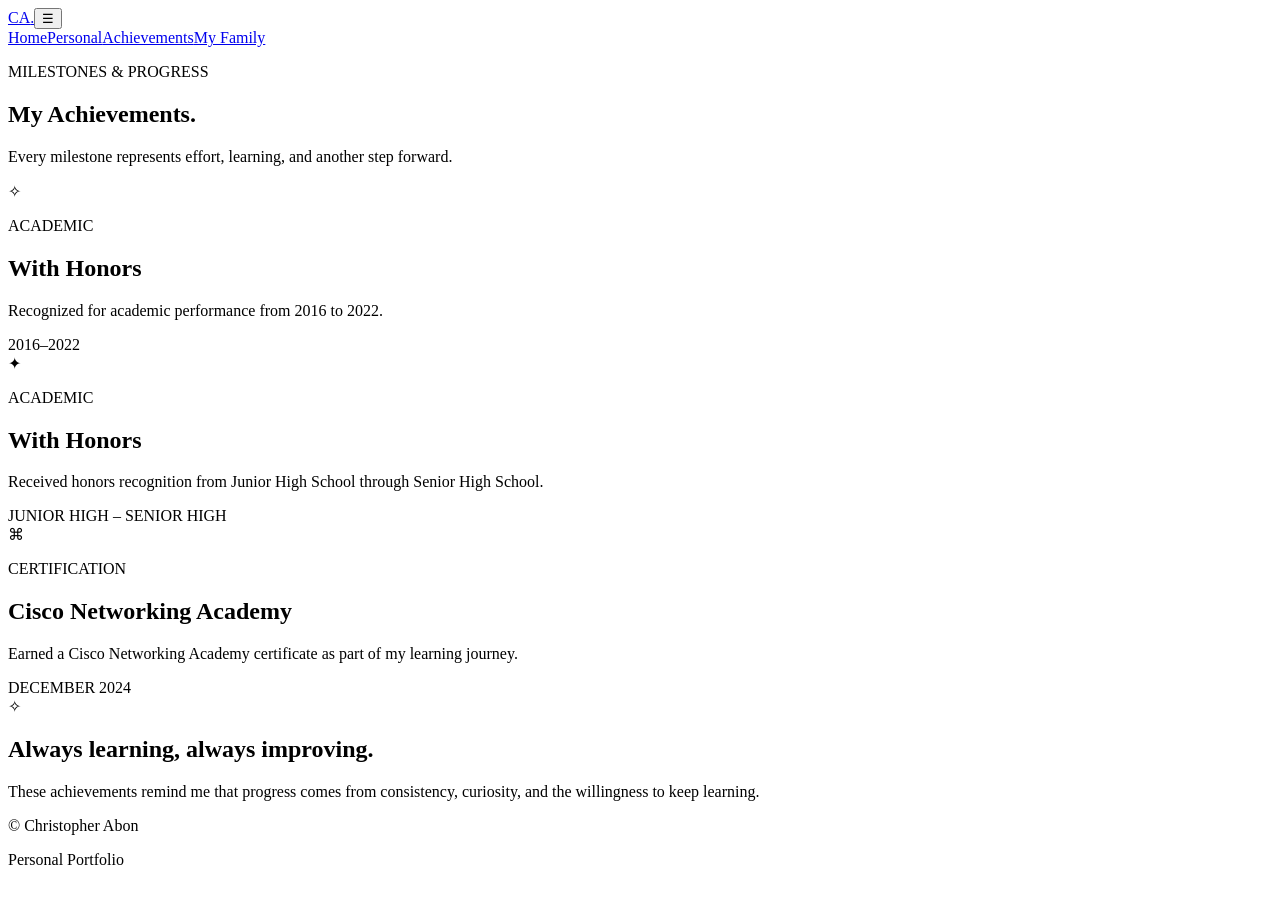
==== achievements.html @ debb7c57 "Add files via upload" ====
<!DOCTYPE html>
<html lang="en">
<head>
  <meta charset="UTF-8"><meta name="viewport" content="width=device-width, initial-scale=1.0">
  <title>Achievements | Christopher Abon</title>
  <link rel="stylesheet" href="css/style.css"><script src="js/script.js" defer></script>
</head>
<body>
  <header class="site-header"><a class="logo" href="index.html">CA<span>.</span></a><button class="menu-toggle" aria-label="Toggle navigation" aria-expanded="false">☰</button><nav class="navigation" aria-label="Main navigation"><a href="index.html">Home</a><a href="personal.html">Personal</a><a class="active" href="achievements.html">Achievements</a><a href="family.html">My Family</a></nav></header>
  <main class="container page-main">
    <section class="page-heading reveal"><p class="eyebrow">MILESTONES & PROGRESS</p><h1>My <span>Achievements.</span></h1><p class="lead">Every milestone represents effort, learning, and another step forward.</p></section>
    <section class="achievement-grid">
      <article class="achievement-card reveal"><div class="achievement-symbol">✧</div><p class="eyebrow">ACADEMIC</p><h2>With Honors</h2><p>Recognized for academic performance from 2016 to 2022.</p><span class="achievement-label">2016–2022</span></article>
      <article class="achievement-card reveal"><div class="achievement-symbol">✦</div><p class="eyebrow">ACADEMIC</p><h2>With Honors</h2><p>Received honors recognition from Junior High School through Senior High School.</p><span class="achievement-label">JUNIOR HIGH – SENIOR HIGH</span></article>
      <article class="achievement-card reveal"><div class="achievement-symbol">⌘</div><p class="eyebrow">CERTIFICATION</p><h2>Cisco Networking Academy</h2><p>Earned a Cisco Networking Academy certificate as part of my learning journey.</p><span class="achievement-label">DECEMBER 2024</span></article>
    </section>
    <section class="note-panel reveal"><span class="feature-icon">✧</span><div><h2>Always learning, always improving.</h2><p>These achievements remind me that progress comes from consistency, curiosity, and the willingness to keep learning.</p></div></section>
  </main>
  <footer class="site-footer"><div class="container footer-inner"><p>© <span class="year"></span> Christopher Abon</p><p>Personal Portfolio</p></div></footer>
</body>
</html>
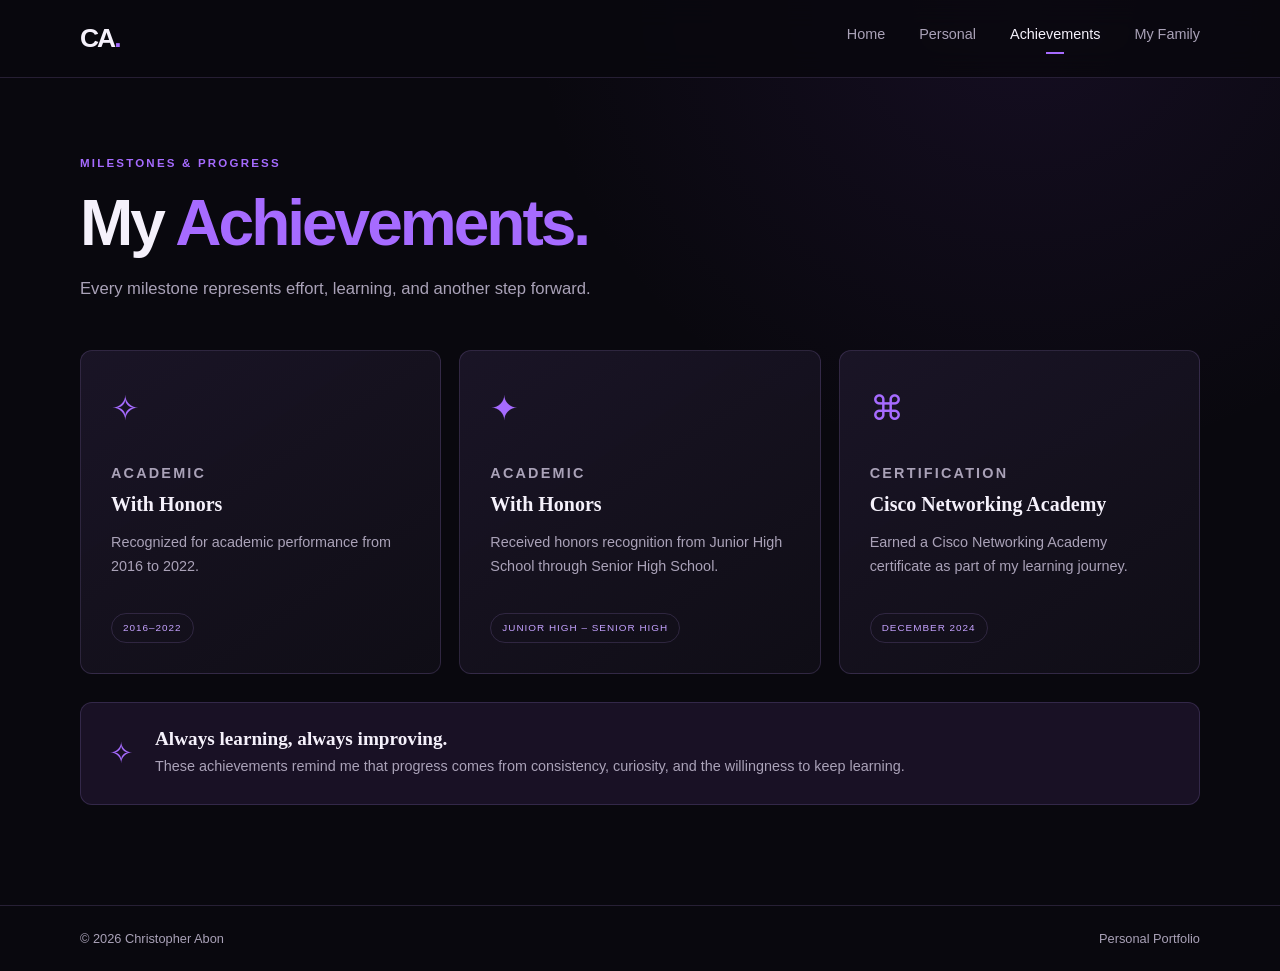
==== commit cd5c9756: "achievements.html" ====
--- a/achievements.html
+++ b/achievements.html
@@ -3,7 +3,7 @@
 <head>
   <meta charset="UTF-8"><meta name="viewport" content="width=device-width, initial-scale=1.0">
   <title>Achievements | Christopher Abon</title>
-  <link rel="stylesheet" href="css/style.css"><script src="js/script.js" defer></script>
+  <link rel="stylesheet" href="style.css"><script src="script.js" defer></script>
 </head>
 <body>
   <header class="site-header"><a class="logo" href="index.html">CA<span>.</span></a><button class="menu-toggle" aria-label="Toggle navigation" aria-expanded="false">☰</button><nav class="navigation" aria-label="Main navigation"><a href="index.html">Home</a><a href="personal.html">Personal</a><a class="active" href="achievements.html">Achievements</a><a href="family.html">My Family</a></nav></header>
--- a/style.css
+++ b/style.css
@@ -0,0 +1,6 @@
+@import url('https://fonts.googleapis.com/css2?family=DM+Sans:wght@400;500;600;700&family=Space+Grotesk:wght@400;500;600;700&display=swap');
+:root{--bg:#09080e;--surface:#12101b;--surface2:#191525;--text:#f5f1fb;--muted:#aaa2b8;--purple:#a66bff;--purple2:#7840c9;--line:rgba(190,155,255,.16);--max:1120px}
+*{box-sizing:border-box}html{scroll-behavior:smooth}body{margin:0;background:radial-gradient(ellipse at 80% 0%,rgba(104,53,170,.13),transparent 34%),var(--bg);color:var(--text);font-family:'DM Sans',sans-serif;line-height:1.65}a{color:inherit;text-decoration:none}.container{width:min(var(--max),calc(100% - 48px));margin-inline:auto}.site-header{height:78px;padding:0 max(24px,calc((100% - var(--max))/2));display:flex;align-items:center;justify-content:space-between;border-bottom:1px solid var(--line);background:rgba(9,8,14,.84);backdrop-filter:blur(14px);position:sticky;top:0;z-index:10}.logo{font:700 1.65rem 'Space Grotesk',sans-serif;letter-spacing:-2px}.logo span,.eyebrow,.page-heading h1 span,.hero h1 span,.section-title span{color:var(--purple)}.navigation{display:flex;gap:34px}.navigation a{font-size:.9rem;color:var(--muted);transition:color .25s}.navigation a:hover,.navigation a.active{color:var(--text)}.navigation a.active:after{content:'';display:block;width:18px;height:2px;background:var(--purple);margin:5px auto 0}.menu-toggle{display:none;background:none;color:var(--text);border:0;font-size:1.5rem}.hero{min-height:600px;display:grid;grid-template-columns:1.1fr .9fr;align-items:center;gap:50px;padding-block:70px}.eyebrow{font-size:.72rem;letter-spacing:2.2px;font-weight:700;margin:0 0 16px}.hero h1,.page-heading h1{font:700 clamp(2.8rem,6vw,5rem)/1.08 'Space Grotesk',sans-serif;letter-spacing:-3px;margin:0 0 15px}.hero h2{font:500 1.3rem 'Space Grotesk',sans-serif;color:#d8c6f5;margin:0 0 18px}.lead{color:var(--muted);font-size:1.04rem;max-width:590px}.button-group{display:flex;gap:13px;flex-wrap:wrap;margin-top:30px}.button{padding:12px 19px;border-radius:7px;font-size:.88rem;font-weight:700;transition:transform .25s,background .25s,border-color .25s}.button:hover{transform:translateY(-3px)}.button.primary{background:var(--purple2);color:white}.button.primary:hover{background:#9255e8}.button.primary span{margin-left:9px}.button.secondary{border:1px solid var(--line);color:var(--text)}.button.secondary:hover{border-color:var(--purple)}.hero-art{height:390px;position:relative;display:grid;place-items:center}.initials-card{width:235px;height:265px;border:1px solid rgba(190,155,255,.45);border-radius:18px;background:linear-gradient(145deg,#211633,#100d18 70%);box-shadow:0 25px 90px rgba(115,57,190,.22);display:flex;flex-direction:column;align-items:center;justify-content:center;transform:rotate(-5deg);z-index:1}.initials-card span{font:700 5rem 'Space Grotesk';color:var(--purple);letter-spacing:-7px}.initials-card small{letter-spacing:3px;color:var(--muted);font-size:.6rem}.orbit{position:absolute;border:1px solid rgba(166,107,255,.24);border-radius:50%;width:320px;height:320px}.orbit-two{width:390px;height:390px;border-style:dashed;animation:spin 32s linear infinite}.floating-tag{position:absolute;background:#1c1628;border:1px solid var(--line);border-radius:6px;padding:9px 13px;color:#d8c6f5;font-size:.65rem;letter-spacing:1.4px;z-index:2}.tag-top{top:48px;right:18px}.tag-bottom{bottom:48px;left:0}.intro-strip{border-block:1px solid var(--line);background:rgba(20,16,29,.7)}.strip-inner,.footer-inner{display:flex;justify-content:space-between;align-items:center;gap:20px}.strip-inner{padding-block:15px}.strip-inner p,.footer-inner p{font-size:.8rem;color:var(--muted);margin:0}.dot{display:inline-block;width:7px;height:7px;border-radius:50%;background:#a66bff;margin-right:9px;box-shadow:0 0 12px var(--purple)}.section-block{padding-block:95px}.section-title{font:700 clamp(2rem,4vw,3rem) 'Space Grotesk';letter-spacing:-1.5px;margin:0 0 35px}.feature-grid,.achievement-grid,.family-grid{display:grid;grid-template-columns:repeat(3,1fr);gap:18px}.feature-card,.achievement-card,.family-card{background:linear-gradient(145deg,rgba(28,22,40,.92),rgba(16,14,23,.95));border:1px solid var(--line);border-radius:12px;padding:25px;transition:transform .3s,border-color .3s,box-shadow .3s}.feature-card:hover,.achievement-card:hover,.family-card:hover{transform:translateY(-6px);border-color:rgba(166,107,255,.55);box-shadow:0 15px 40px rgba(0,0,0,.2)}.card-number{float:right;color:#65547b;font-size:.75rem}.feature-icon,.achievement-symbol{font-size:1.8rem;color:var(--purple)}.feature-card h3,.achievement-card h2,.family-card h2{font:600 1.25rem 'Space Grotesk';margin:20px 0 8px}.feature-card p,.achievement-card p,.note-panel p,.family-intro p{font-size:.9rem;color:var(--muted)}.card-link{display:inline-block;margin-top:15px;color:#c5a2ff;font-size:.82rem;font-weight:700}.site-footer{border-top:1px solid var(--line);padding:22px 0}.page-main{padding-block:76px 100px}.page-heading{margin-bottom:48px}.page-heading h1{font-size:clamp(2.7rem,5vw,4.2rem)}.profile-layout{display:grid;grid-template-columns:.72fr 1.28fr;gap:24px;align-items:stretch}.profile-placeholder,.family-photo-placeholder{background:radial-gradient(circle at 50% 30%,#392454,#171120 65%);border:1px solid var(--line);border-radius:12px;min-height:340px;display:flex;flex-direction:column;align-items:center;justify-content:center}.profile-placeholder span{font:700 6rem 'Space Grotesk';color:#bd91ff}.profile-placeholder small,.family-photo-placeholder small{font-size:.6rem;letter-spacing:2px;color:#a99bb8}.info-panel{background:var(--surface);border:1px solid var(--line);border-radius:12px;padding:30px}.info-panel h2{font:700 1.8rem 'Space Grotesk';margin:0}.info-panel>p:not(.eyebrow){color:var(--muted);font-size:.92rem}.info-grid{display:grid;grid-template-columns:1fr 1fr;gap:20px;margin-top:27px}.info-item{border-top:1px solid var(--line);padding-top:12px}.info-item small{display:block;color:#a68bc9;font-size:.62rem;letter-spacing:1.5px;margin-bottom:5px}.info-item strong{font-size:.88rem;font-weight:500}.timeline{border-left:1px solid rgba(166,107,255,.4);margin-left:9px;padding-left:28px;display:grid;gap:27px}.timeline-item{position:relative}.timeline-dot{position:absolute;left:-34px;top:4px;width:11px;height:11px;border-radius:50%;background:var(--purple);box-shadow:0 0 14px rgba(166,107,255,.7)}.timeline-item small{font-size:.65rem;letter-spacing:1.7px;color:#b997e5}.timeline-item h3{font:600 1.1rem 'Space Grotesk';margin:5px 0}.achievement-card{min-height:280px;padding:30px}.achievement-symbol{font-size:2.1rem;margin-bottom:25px}.achievement-card .eyebrow{margin-bottom:5px}.achievement-card h2{margin:8px 0}.achievement-label{display:inline-block;margin-top:20px;border:1px solid var(--line);border-radius:30px;padding:6px 11px;font-size:.62rem;letter-spacing:1px;color:#c5a2ff}.note-panel,.family-intro{display:flex;align-items:center;gap:22px;margin-top:28px;padding:25px 28px;background:rgba(35,24,51,.65);border:1px solid var(--line);border-radius:12px}.note-panel h2,.family-intro h2{font:600 1.2rem 'Space Grotesk';margin:0}.note-panel p,.family-intro p{margin:5px 0 0}.family-heart{font-size:2.5rem;color:var(--purple)}.family-grid{margin-top:25px}.family-card{text-align:center;padding:18px}.family-photo-placeholder{min-height:230px;margin-bottom:22px;border-radius:9px}.family-photo-placeholder span{font:700 3.8rem 'Space Grotesk';color:#bd91ff}.family-card .eyebrow{margin-bottom:0}.family-card h2{margin:5px 0 12px}.family-caption{text-align:center;color:var(--muted);font-size:.85rem;margin-top:28px}.reveal{opacity:0;transform:translateY(22px);transition:opacity .7s ease,transform .7s ease}.reveal.visible{opacity:1;transform:translateY(0)}@keyframes spin{to{transform:rotate(360deg)}}
+@media(max-width:760px){.site-header{height:68px}.menu-toggle{display:block}.navigation{display:none;position:absolute;top:68px;left:0;right:0;padding:20px 24px;background:#100d18;border-bottom:1px solid var(--line);flex-direction:column;gap:18px}.navigation.open{display:flex}.navigation a.active:after{display:none}.hero{grid-template-columns:1fr;gap:10px;padding-block:65px 45px}.hero-art{height:330px}.orbit{width:260px;height:260px}.orbit-two{width:310px;height:310px}.initials-card{width:190px;height:220px}.initials-card span{font-size:4rem}.tag-top{right:4%}.tag-bottom{left:2%}.strip-inner{align-items:flex-start;flex-direction:column;gap:5px}.section-block{padding-block:65px}.feature-grid,.achievement-grid,.family-grid{grid-template-columns:1fr}.profile-layout{grid-template-columns:1fr}.profile-placeholder{min-height:260px}.page-main{padding-block:55px 70px}.info-grid{grid-template-columns:1fr 1fr}.footer-inner{align-items:flex-start;flex-direction:column;gap:5px}}
+@media(max-width:420px){.container{width:calc(100% - 34px)}.hero h1,.page-heading h1{letter-spacing:-2px}.info-grid{grid-template-columns:1fr}.button-group{flex-direction:column;align-items:stretch}.button{text-align:center}}
+@media(prefers-reduced-motion:reduce){*,*::before,*::after{scroll-behavior:auto!important;animation-duration:.01ms!important;transition-duration:.01ms!important}.reveal{opacity:1;transform:none}}
